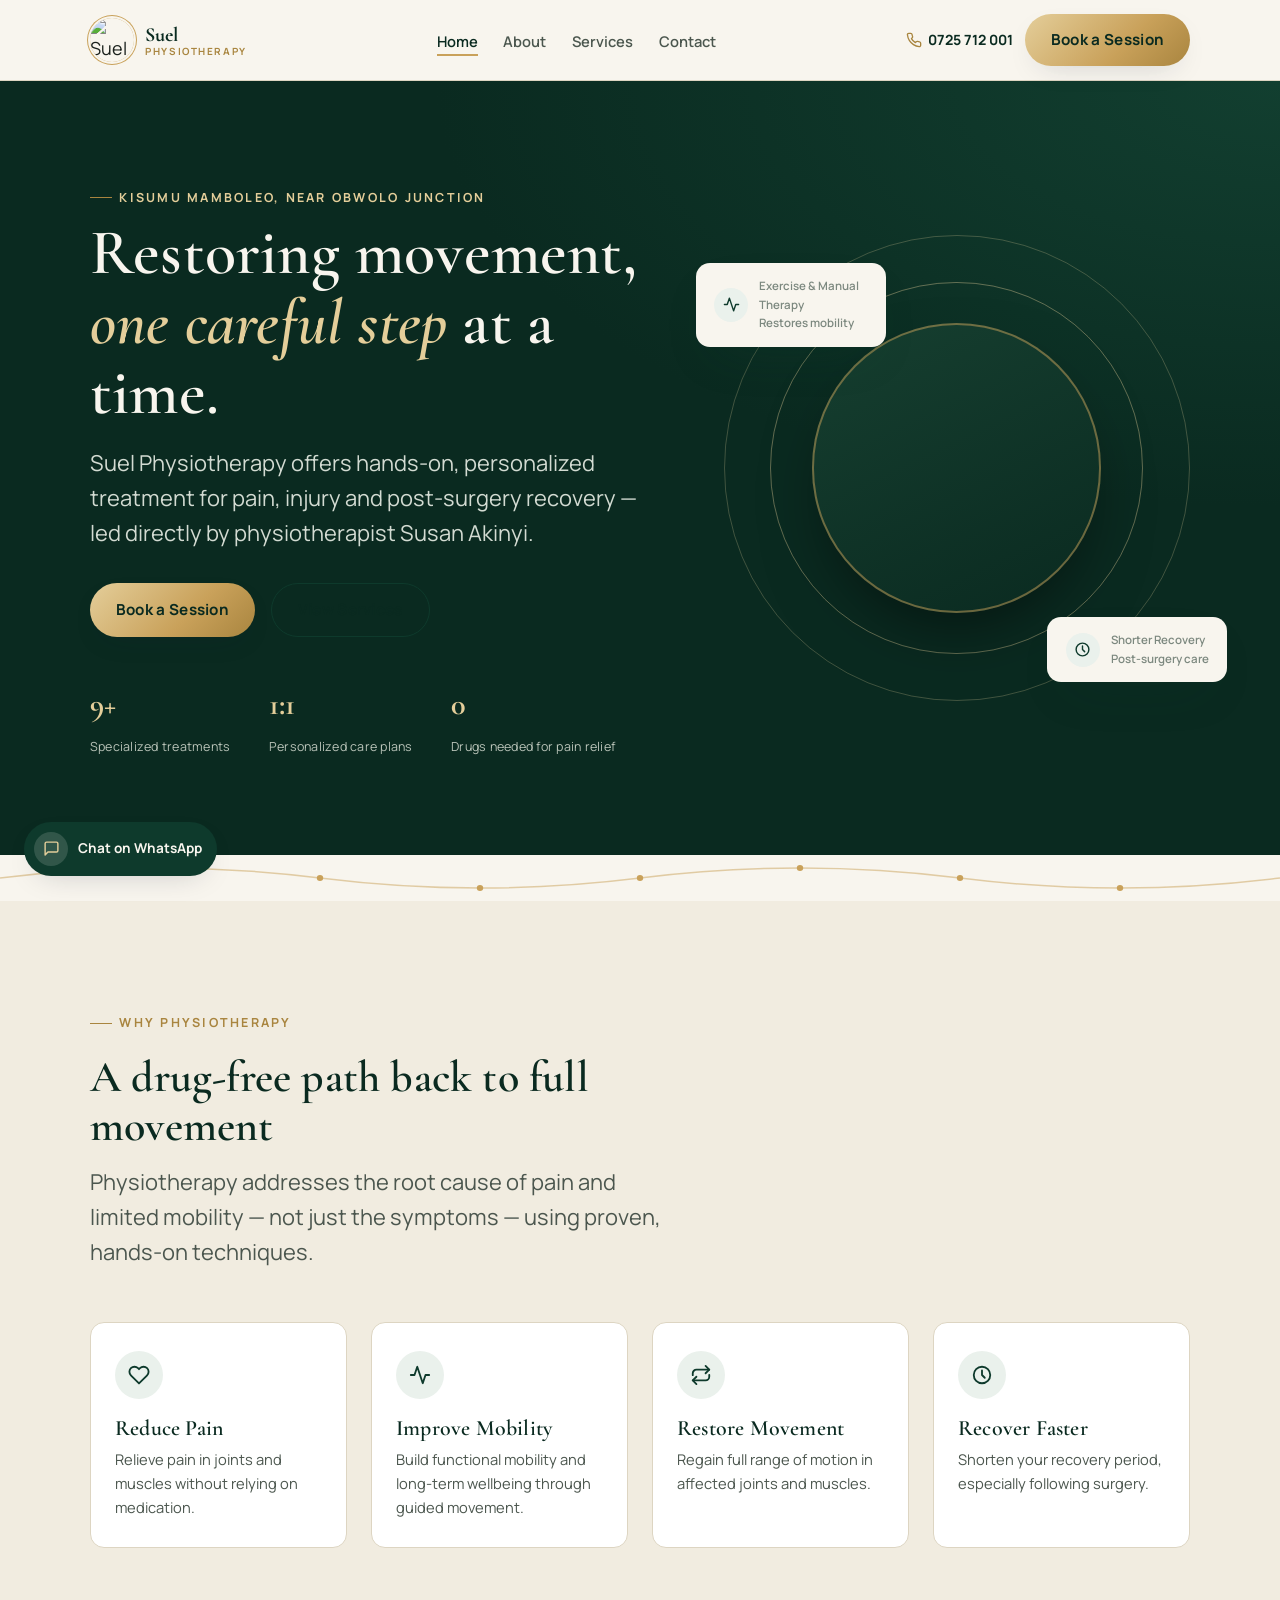
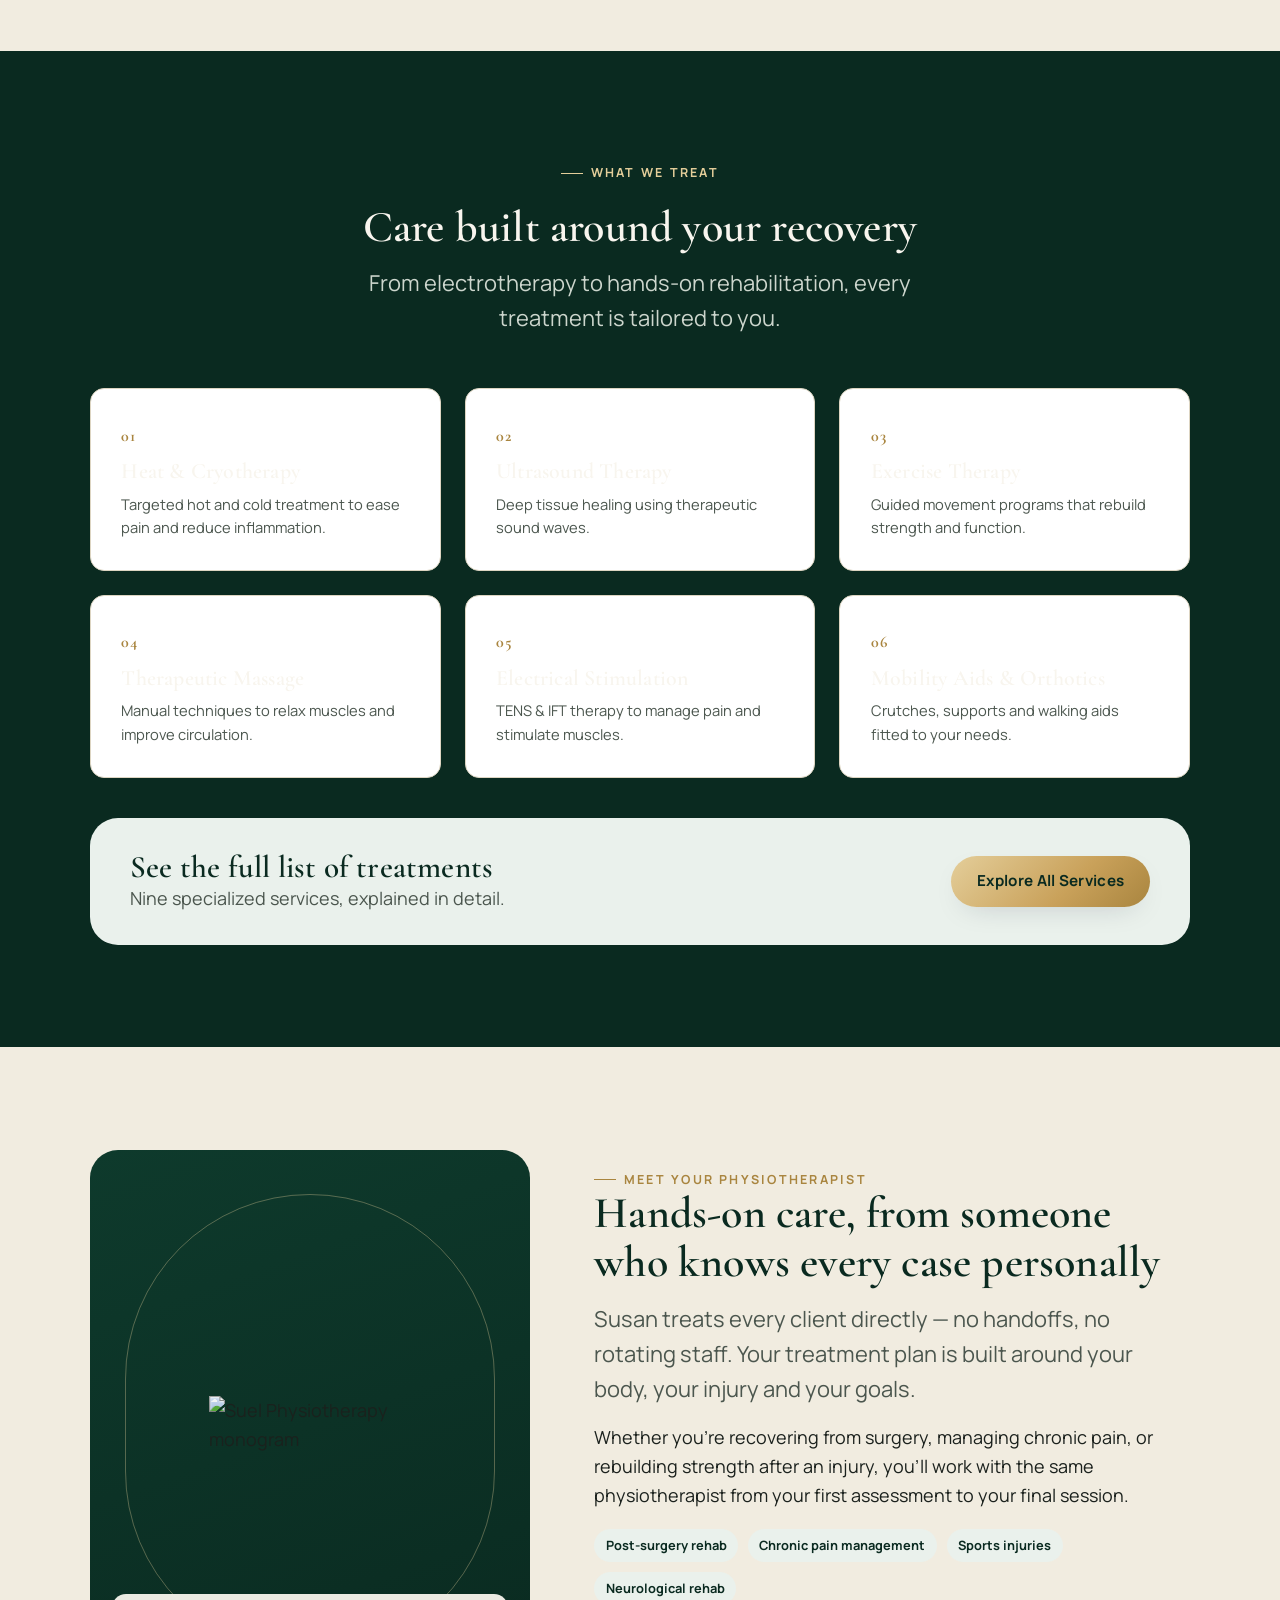
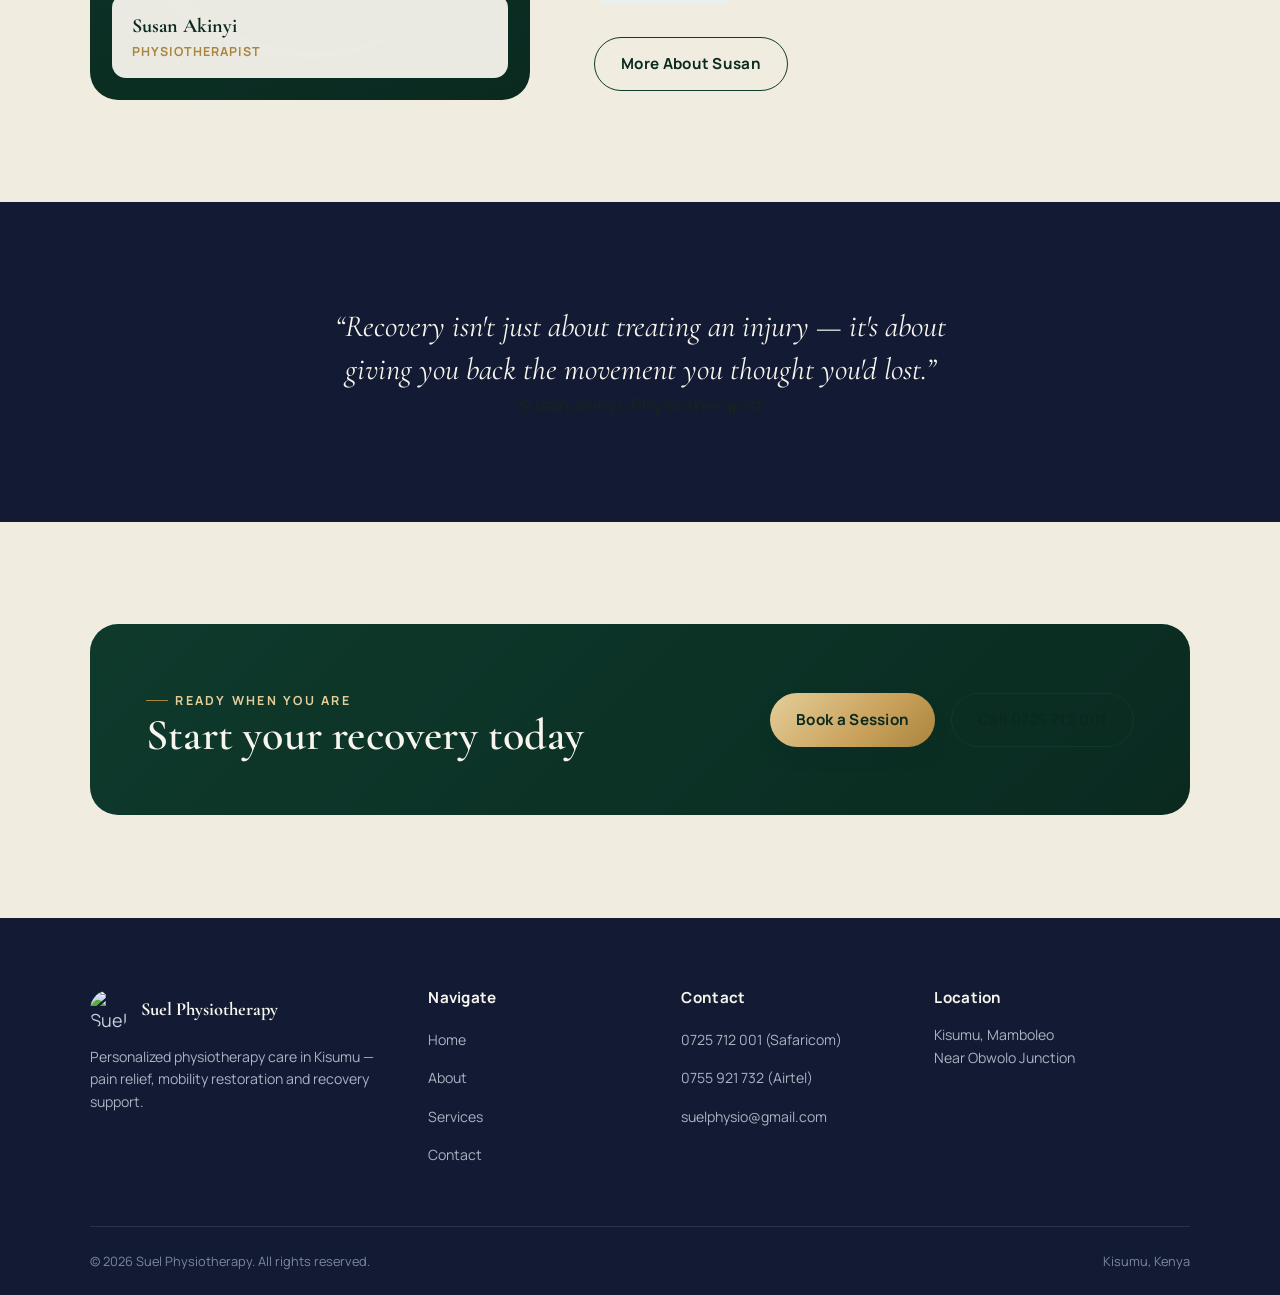
==== index.html @ ade8b3a9 "Initial commit" ====
<!DOCTYPE html>
<html lang="en">
<head>
<meta charset="UTF-8">
<meta name="viewport" content="width=device-width, initial-scale=1.0">
<title>Suel Physiotherapy — Kisumu | Movement &amp; Recovery Specialists</title>
<meta name="description" content="Suel Physiotherapy in Kisumu Mamboleo offers pain relief, mobility restoration and post-surgery recovery care led by physiotherapist Susan Akinyi. Book a session today.">
<link rel="icon" type="image/jpeg" href="assets/logo.jpg">
<link rel="stylesheet" href="css/styles.css">
</head>
<body>

<a class="visually-hidden" href="#main">Skip to content</a>

<!-- ============ HEADER ============ -->
<header class="site-header">
  <nav class="nav container" aria-label="Primary">
    <a href="index.html" class="brand">
      <img src="assets/logo.jpg" alt="Suel Physiotherapy logo">
      <span class="brand-text">
        <span class="name">Suel</span>
        <span class="tag">Physiotherapy</span>
      </span>
    </a>

    <ul class="nav-links" id="navLinks">
      <li><a href="index.html" aria-current="page">Home</a></li>
      <li><a href="about.html">About</a></li>
      <li><a href="services.html">Services</a></li>
      <li><a href="contact.html">Contact</a></li>
    </ul>

    <div class="nav-cta">
      <a class="nav-call" href="tel:+254725712001">
        <svg viewBox="0 0 24 24" fill="none" stroke-width="2" stroke-linecap="round" stroke-linejoin="round"><path d="M22 16.92v3a2 2 0 0 1-2.18 2 19.79 19.79 0 0 1-8.63-3.07 19.5 19.5 0 0 1-6-6 19.79 19.79 0 0 1-3.07-8.67A2 2 0 0 1 4.11 2h3a2 2 0 0 1 2 1.72c.127.96.362 1.903.7 2.81a2 2 0 0 1-.45 2.11L8.09 9.91a16 16 0 0 0 6 6l1.27-1.27a2 2 0 0 1 2.11-.45c.907.338 1.85.573 2.81.7A2 2 0 0 1 22 16.92z"/></svg>
        0725 712 001
      </a>
      <a class="btn btn-primary" href="contact.html">Book a Session</a>
    </div>

    <button class="nav-toggle" id="navToggle" aria-label="Toggle menu" aria-expanded="false" aria-controls="navLinks">
      <span></span><span></span><span></span>
    </button>
  </nav>
</header>

<main id="main">

  <!-- ============ HERO ============ -->
  <section class="hero">
    <div class="container hero-grid">
      <div class="hero-copy">
        <span class="eyebrow">Kisumu Mamboleo, near Obwolo Junction</span>
        <h1>Restoring movement,<br><em>one careful step</em> at a time.</h1>
        <p class="lede">Suel Physiotherapy offers hands-on, personalized treatment for pain, injury and post-surgery recovery — led directly by physiotherapist Susan Akinyi.</p>
        <div class="hero-actions">
          <a class="btn btn-primary" href="contact.html">Book a Session</a>
          <a class="btn btn-secondary" href="services.html">View Services</a>
        </div>
        <div class="hero-trust">
          <div><strong>9+</strong><span>Specialized treatments</span></div>
          <div><strong>1:1</strong><span>Personalized care plans</span></div>
          <div><strong>0</strong><span>Drugs needed for pain relief</span></div>
        </div>
      </div>

      <div class="hero-visual" aria-hidden="true">
        <div class="hero-ring r1"></div>
        <div class="hero-ring r2"></div>
        <div class="hero-badge">
          <img src="assets/logo.jpg" alt="">
        </div>
        <div class="hero-float-card fc-1">
          <span class="dot"><svg viewBox="0 0 24 24" fill="none" stroke-width="2" stroke-linecap="round" stroke-linejoin="round"><path d="M22 12h-4l-3 9L9 3l-3 9H2"/></svg></span>
          <span>Exercise &amp; Manual Therapy<span>Restores mobility</span></span>
        </div>
        <div class="hero-float-card fc-2">
          <span class="dot"><svg viewBox="0 0 24 24" fill="none" stroke-width="2" stroke-linecap="round" stroke-linejoin="round"><circle cx="12" cy="12" r="9"/><path d="M12 7v5l3 3"/></svg></span>
          <span>Shorter Recovery<span>Post-surgery care</span></span>
        </div>
      </div>
    </div>
  </section>

  <svg class="spine-divider" viewBox="0 0 1200 46" preserveAspectRatio="none" aria-hidden="true">
    <path d="M0 23 Q150 3 300 23 T600 23 T900 23 T1200 23" fill="none" stroke-width="1.5" opacity="0.5"/>
    <circle cx="150" cy="13" r="3"/><circle cx="300" cy="23" r="3"/><circle cx="450" cy="33" r="3"/>
    <circle cx="600" cy="23" r="3"/><circle cx="750" cy="13" r="3"/><circle cx="900" cy="23" r="3"/><circle cx="1050" cy="33" r="3"/>
  </svg>

  <!-- ============ WHY PHYSIOTHERAPY ============ -->
  <section class="bg-alt">
    <div class="container">
      <div class="section-head reveal">
        <span class="eyebrow">Why physiotherapy</span>
        <h2>A drug-free path back to full movement</h2>
        <p class="lede">Physiotherapy addresses the root cause of pain and limited mobility — not just the symptoms — using proven, hands-on techniques.</p>
      </div>

      <div class="why-grid">
        <div class="why-card reveal">
          <span class="why-icon"><svg viewBox="0 0 24 24" fill="none" stroke-width="2" stroke-linecap="round" stroke-linejoin="round"><path d="M20.84 4.61a5.5 5.5 0 0 0-7.78 0L12 5.67l-1.06-1.06a5.5 5.5 0 0 0-7.78 7.78l1.06 1.06L12 21.23l7.78-7.78 1.06-1.06a5.5 5.5 0 0 0 0-7.78z"/></svg></span>
          <h4>Reduce Pain</h4>
          <p>Relieve pain in joints and muscles without relying on medication.</p>
        </div>
        <div class="why-card reveal">
          <span class="why-icon"><svg viewBox="0 0 24 24" fill="none" stroke-width="2" stroke-linecap="round" stroke-linejoin="round"><path d="M22 12h-4l-3 9L9 3l-3 9H2"/></svg></span>
          <h4>Improve Mobility</h4>
          <p>Build functional mobility and long-term wellbeing through guided movement.</p>
        </div>
        <div class="why-card reveal">
          <span class="why-icon"><svg viewBox="0 0 24 24" fill="none" stroke-width="2" stroke-linecap="round" stroke-linejoin="round"><path d="M17 2.1l4 4-4 4"/><path d="M3 12.2v-2a4 4 0 0 1 4-4h14"/><path d="M7 21.9l-4-4 4-4"/><path d="M21 11.8v2a4 4 0 0 1-4 4H3"/></svg></span>
          <h4>Restore Movement</h4>
          <p>Regain full range of motion in affected joints and muscles.</p>
        </div>
        <div class="why-card reveal">
          <span class="why-icon"><svg viewBox="0 0 24 24" fill="none" stroke-width="2" stroke-linecap="round" stroke-linejoin="round"><circle cx="12" cy="12" r="9"/><path d="M12 7v5l3 3"/></svg></span>
          <h4>Recover Faster</h4>
          <p>Shorten your recovery period, especially following surgery.</p>
        </div>
      </div>
    </div>
  </section>

  <!-- ============ SERVICES PREVIEW ============ -->
  <section class="bg-forest on-dark">
    <div class="container">
      <div class="section-head center reveal">
        <span class="eyebrow">What we treat</span>
        <h2>Care built around your recovery</h2>
        <p class="lede">From electrotherapy to hands-on rehabilitation, every treatment is tailored to you.</p>
      </div>

      <div class="services-grid">
        <div class="service-card reveal">
          <span class="service-num">01</span>
          <h3>Heat &amp; Cryotherapy</h3>
          <p>Targeted hot and cold treatment to ease pain and reduce inflammation.</p>
        </div>
        <div class="service-card reveal">
          <span class="service-num">02</span>
          <h3>Ultrasound Therapy</h3>
          <p>Deep tissue healing using therapeutic sound waves.</p>
        </div>
        <div class="service-card reveal">
          <span class="service-num">03</span>
          <h3>Exercise Therapy</h3>
          <p>Guided movement programs that rebuild strength and function.</p>
        </div>
        <div class="service-card reveal">
          <span class="service-num">04</span>
          <h3>Therapeutic Massage</h3>
          <p>Manual techniques to relax muscles and improve circulation.</p>
        </div>
        <div class="service-card reveal">
          <span class="service-num">05</span>
          <h3>Electrical Stimulation</h3>
          <p>TENS &amp; IFT therapy to manage pain and stimulate muscles.</p>
        </div>
        <div class="service-card reveal">
          <span class="service-num">06</span>
          <h3>Mobility Aids &amp; Orthotics</h3>
          <p>Crutches, supports and walking aids fitted to your needs.</p>
        </div>
      </div>

      <div class="services-cta reveal">
        <div>
          <h3 style="color: var(--forest-darker);">See the full list of treatments</h3>
          <p style="color: var(--ink-soft);">Nine specialized services, explained in detail.</p>
        </div>
        <a class="btn btn-primary" href="services.html">Explore All Services</a>
      </div>
    </div>
  </section>

  <!-- ============ ABOUT TEASER ============ -->
  <section class="bg-alt">
    <div class="container split">
      <div class="split-media reveal">
        <div class="ring-deco"></div>
        <img src="assets/logo.jpg" alt="Suel Physiotherapy monogram">
        <div class="credential-pill">
          <div class="name">Susan Akinyi</div>
          <div class="role">Physiotherapist</div>
        </div>
      </div>
      <div class="split-copy reveal">
        <span class="eyebrow">Meet your physiotherapist</span>
        <h2>Hands-on care, from someone who knows every case personally</h2>
        <p class="lede">Susan treats every client directly — no handoffs, no rotating staff. Your treatment plan is built around your body, your injury and your goals.</p>
        <p>Whether you're recovering from surgery, managing chronic pain, or rebuilding strength after an injury, you'll work with the same physiotherapist from your first assessment to your final session.</p>
        <ul class="badge-list">
          <li>Post-surgery rehab</li>
          <li>Chronic pain management</li>
          <li>Sports injuries</li>
          <li>Neurological rehab</li>
        </ul>
        <div class="hero-actions">
          <a class="btn btn-secondary" href="about.html">More About Susan</a>
        </div>
      </div>
    </div>
  </section>

  <!-- ============ QUOTE STRIP ============ -->
  <section class="bg-navy">
    <div class="container quote-strip reveal">
      <blockquote>&ldquo;Recovery isn't just about treating an injury — it's about giving you back the movement you thought you'd lost.&rdquo;</blockquote>
      Susan Akinyi, Physiotherapist
    </div>
  </section>

  <!-- ============ CTA BANNER ============ -->
  <section class="bg-alt">
    <div class="container">
      <div class="cta-banner reveal">
        <div>
          <span class="eyebrow" style="color: var(--gold-soft);">Ready when you are</span>
          <h2>Start your recovery today</h2>
        </div>
        <div class="cta-actions">
          <a class="btn btn-primary" href="contact.html">Book a Session</a>
          <a class="btn btn-secondary" href="tel:+254725712001">Call 0725 712 001</a>
        </div>
      </div>
    </div>
  </section>

</main>

<!-- ============ FOOTER ============ -->
<footer class="site-footer">
  <div class="container">
    <div class="footer-grid">
      <div class="footer-col">
        <div class="footer-brand">
          <img src="assets/logo.jpg" alt="Suel Physiotherapy logo">
          <span class="name">Suel Physiotherapy</span>
        </div>
        <p class="desc">Personalized physiotherapy care in Kisumu — pain relief, mobility restoration and recovery support.</p>
      </div>
      <div class="footer-col">
        <h4>Navigate</h4>
        <ul>
          <li><a href="index.html">Home</a></li>
          <li><a href="about.html">About</a></li>
          <li><a href="services.html">Services</a></li>
          <li><a href="contact.html">Contact</a></li>
        </ul>
      </div>
      <div class="footer-col">
        <h4>Contact</h4>
        <ul>
          <li><a href="tel:+254725712001">0725 712 001 (Safaricom)</a></li>
          <li><a href="tel:+254755921732">0755 921 732 (Airtel)</a></li>
          <li><a href="mailto:suelphysio@gmail.com">suelphysio@gmail.com</a></li>
        </ul>
      </div>
      <div class="footer-col">
        <h4>Location</h4>
        <p>Kisumu, Mamboleo<br>Near Obwolo Junction</p>
      </div>
    </div>
    <div class="footer-bottom">
      <span>&copy; <span id="year"></span> Suel Physiotherapy. All rights reserved.</span>
      <span>Kisumu, Kenya</span>
    </div>
  </div>
</footer>

<a class="whatsapp-fab" href="https://wa.me/254755921732?text=Hi%20Suel%20Physiotherapy%2C%20I%27d%20like%20to%20book%20a%20session." target="_blank" rel="noopener">
  <span class="ic"><svg viewBox="0 0 24 24" fill="none" stroke-width="2" stroke-linecap="round" stroke-linejoin="round"><path d="M21 15a2 2 0 0 1-2 2H7l-4 4V5a2 2 0 0 1 2-2h14a2 2 0 0 1 2 2z"/></svg></span>
  <span>Chat on WhatsApp</span>
</a>

<button class="back-to-top" id="backToTop" aria-label="Back to top">
  <svg viewBox="0 0 24 24" fill="none" stroke-width="2" stroke-linecap="round" stroke-linejoin="round"><path d="M18 15l-6-6-6 6"/></svg>
</button>

<script src="js/main.js"></script>
</body>
</html>
---- css/styles.css ----
/* ==========================================================================
   SUEL PHYSIOTHERAPY — Design System
   Palette: forest green + navy + metallic gold, on a warm ivory canvas
   Type: Cormorant Garamond (display) + Manrope (body/utility)
   Signature motif: beaded spine curve (echoes the logo mark)
   ========================================================================== */

@import url('https://fonts.googleapis.com/css2?family=Cormorant+Garamond:ital,wght@0,400;0,500;0,600;0,700;1,500&family=Manrope:wght@400;500;600;700;800&display=swap');

:root {
  /* Color tokens */
  --forest: #0e3a2c;
  --forest-darker: #0a2a20;
  --forest-tint: #eaf1ec;
  --navy: #121b33;
  --gold: #c9a15a;
  --gold-soft: #e4ce9a;
  --gold-dim: #a9853f;
  --cream: #f8f5ee;
  --cream-alt: #f1ece0;
  --ink: #1b211d;
  --ink-soft: #4b564e;
  --ink-faint: #7c887f;
  --line: #ddd5c2;
  --white: #ffffff;

  /* Type scale */
  --font-display: 'Cormorant Garamond', Georgia, serif;
  --font-body: 'Manrope', -apple-system, BlinkMacSystemFont, 'Segoe UI', sans-serif;

  --step-0: clamp(1rem, 0.95rem + 0.25vw, 1.125rem);
  --step-1: clamp(1.125rem, 1.05rem + 0.4vw, 1.375rem);
  --step-2: clamp(1.5rem, 1.35rem + 0.75vw, 2rem);
  --step-3: clamp(2rem, 1.7rem + 1.4vw, 2.75rem);
  --step-4: clamp(2.5rem, 2rem + 2.5vw, 4rem);

  /* Layout */
  --container: 1180px;
  --radius-sm: 6px;
  --radius-md: 14px;
  --radius-lg: 28px;
  --shadow-soft: 0 20px 50px -25px rgba(14, 58, 44, 0.35);
  --shadow-card: 0 10px 30px -15px rgba(18, 27, 51, 0.25);
  --ease: cubic-bezier(0.22, 1, 0.36, 1);
}

/* ---------- Reset ---------- */
*, *::before, *::after { box-sizing: border-box; }
html { scroll-behavior: smooth; }
@media (prefers-reduced-motion: reduce) {
  html { scroll-behavior: auto; }
  *, *::before, *::after {
    animation-duration: 0.01ms !important;
    animation-iteration-count: 1 !important;
    transition-duration: 0.01ms !important;
    scroll-behavior: auto !important;
  }
}
body, h1, h2, h3, h4, p, figure, blockquote { margin: 0; }
ul, ol { margin: 0; padding: 0; list-style: none; }
img { max-width: 100%; display: block; }
a { color: inherit; text-decoration: none; }
button { font: inherit; cursor: pointer; border: none; background: none; color: inherit; }
input, textarea, select { font: inherit; color: inherit; }

body {
  font-family: var(--font-body);
  background: var(--cream);
  color: var(--ink);
  font-size: var(--step-0);
  line-height: 1.6;
  -webkit-font-smoothing: antialiased;
}

.container {
  width: 100%;
  max-width: var(--container);
  margin-inline: auto;
  padding-inline: clamp(1.25rem, 4vw, 2.5rem);
}

/* visible keyboard focus everywhere */
a:focus-visible, button:focus-visible, input:focus-visible,
textarea:focus-visible, select:focus-visible {
  outline: 2px solid var(--gold);
  outline-offset: 3px;
  border-radius: 4px;
}

.visually-hidden {
  position: absolute; width: 1px; height: 1px;
  padding: 0; margin: -1px; overflow: hidden;
  clip: rect(0,0,0,0); white-space: nowrap; border: 0;
}

/* ---------- Typography helpers ---------- */
h1, h2, h3, h4 {
  font-family: var(--font-display);
  font-weight: 600;
  color: var(--forest-darker);
  line-height: 1.1;
  letter-spacing: 0.2px;
}
h1 { font-size: var(--step-4); }
h2 { font-size: var(--step-3); }
h3 { font-size: var(--step-2); font-weight: 600; }
h4 { font-size: var(--step-1); font-weight: 600; }

.eyebrow {
  display: inline-flex;
  align-items: center;
  gap: 0.6em;
  font-family: var(--font-body);
  font-size: 0.78rem;
  font-weight: 700;
  letter-spacing: 0.18em;
  text-transform: uppercase;
  color: var(--gold-dim);
}
.eyebrow::before {
  content: '';
  width: 22px;
  height: 1px;
  background: var(--gold-dim);
}

.lede {
  font-size: var(--step-1);
  color: var(--ink-soft);
  max-width: 46ch;
}

.on-dark { color: var(--cream); }
.on-dark h1, .on-dark h2, .on-dark h3, .on-dark h4 { color: var(--cream); }
.on-dark .lede { color: #cdd6cd; }
.on-dark .eyebrow { color: var(--gold-soft); }
.on-dark .eyebrow::before { background: var(--gold-soft); }

/* ---------- Buttons ---------- */
.btn {
  display: inline-flex;
  align-items: center;
  justify-content: center;
  gap: 0.6em;
  padding: 0.9em 1.7em;
  border-radius: 999px;
  font-weight: 700;
  font-size: 0.95rem;
  letter-spacing: 0.02em;
  transition: transform 0.25s var(--ease), box-shadow 0.25s var(--ease), background 0.25s var(--ease), color 0.25s var(--ease);
  white-space: nowrap;
}
.btn-primary {
  background: linear-gradient(135deg, var(--gold-soft), var(--gold) 60%, var(--gold-dim));
  color: var(--forest-darker);
  box-shadow: var(--shadow-card);
}
.btn-primary:hover { transform: translateY(-2px); box-shadow: 0 16px 30px -12px rgba(201, 161, 90, 0.55); }
.btn-secondary {
  background: transparent;
  color: var(--forest-darker);
  border: 1.5px solid var(--forest);
}
.btn-secondary:hover { background: var(--forest); color: var(--cream); transform: translateY(-2px); }
.on-dark .btn-secondary { color: var(--cream); border-color: rgba(248,245,238,0.45); }
.on-dark .btn-secondary:hover { background: var(--cream); color: var(--forest-darker); }
.btn-block { width: 100%; }
.btn[disabled] { opacity: 0.6; pointer-events: none; }

/* ---------- Header / Nav ---------- */
.site-header {
  position: sticky;
  top: 0;
  z-index: 100;
  background: rgba(248, 245, 238, 0.9);
  backdrop-filter: blur(10px);
  border-bottom: 1px solid var(--line);
}
.nav {
  display: flex;
  align-items: center;
  justify-content: space-between;
  padding-block: 0.9rem;
}
.brand {
  display: flex;
  align-items: center;
  gap: 0.7rem;
}
.brand img {
  width: 44px;
  height: 44px;
  border-radius: 50%;
  object-fit: cover;
  box-shadow: 0 0 0 2px var(--cream), 0 0 0 3px var(--gold);
}
.brand-text {
  display: flex;
  flex-direction: column;
  line-height: 1.1;
}
.brand-text .name {
  font-family: var(--font-display);
  font-weight: 700;
  font-size: 1.25rem;
  color: var(--forest-darker);
}
.brand-text .tag {
  font-size: 0.62rem;
  letter-spacing: 0.16em;
  text-transform: uppercase;
  color: var(--gold-dim);
  font-weight: 700;
}

.nav-links {
  display: flex;
  align-items: center;
  gap: clamp(1rem, 2vw, 2.2rem);
}
.nav-links a {
  font-weight: 600;
  font-size: 0.92rem;
  color: var(--ink-soft);
  position: relative;
  padding-block: 0.3rem;
}
.nav-links a::after {
  content: '';
  position: absolute;
  left: 0; bottom: 0;
  height: 2px;
  width: 0;
  background: var(--gold);
  transition: width 0.3s var(--ease);
}
.nav-links a:hover, .nav-links a[aria-current="page"] { color: var(--forest-darker); }
.nav-links a:hover::after, .nav-links a[aria-current="page"]::after { width: 100%; }

.nav-cta { display: flex; align-items: center; gap: 0.75rem; }
.nav-call {
  display: flex;
  align-items: center;
  gap: 0.4rem;
  font-weight: 700;
  font-size: 0.88rem;
  color: var(--forest-darker);
}
.nav-call svg { width: 16px; height: 16px; stroke: var(--gold-dim); }

.nav-toggle {
  display: none;
  flex-direction: column;
  gap: 5px;
  padding: 8px;
}
.nav-toggle span {
  width: 24px; height: 2px;
  background: var(--forest-darker);
  border-radius: 2px;
  transition: transform 0.3s var(--ease), opacity 0.3s var(--ease);
}

@media (max-width: 860px) {
  .nav-links {
    position: fixed;
    inset: 0 0 auto auto;
    top: 0;
    height: 100vh;
    width: min(78vw, 320px);
    background: var(--forest-darker);
    flex-direction: column;
    justify-content: center;
    align-items: flex-start;
    padding: 2rem clamp(1.5rem, 6vw, 2.5rem);
    transform: translateX(100%);
    transition: transform 0.4s var(--ease);
  }
  .nav-links.is-open { transform: translateX(0); }
  .nav-links a { color: var(--cream); font-size: 1.15rem; }
  .nav-links a::after { background: var(--gold-soft); }
  .nav-cta { display: none; }
  .nav-toggle { display: flex; }
  .nav-toggle[aria-expanded="true"] span:nth-child(1) { transform: translateY(7px) rotate(45deg); }
  .nav-toggle[aria-expanded="true"] span:nth-child(2) { opacity: 0; }
  .nav-toggle[aria-expanded="true"] span:nth-child(3) { transform: translateY(-7px) rotate(-45deg); }
}

/* ---------- Sections ---------- */
section { padding-block: clamp(3.5rem, 8vw, 6.5rem); }
.section-head { max-width: 640px; margin-bottom: clamp(2rem, 5vw, 3.25rem); }
.section-head.center { margin-inline: auto; text-align: center; }
.section-head > .eyebrow { margin-bottom: 0.9rem; }
.section-head h2 { margin-top: 0.35rem; }
.section-head .lede { margin-top: 0.9rem; }
.section-head.center .lede { margin-inline: auto; }

.bg-forest { background: var(--forest-darker); }
.bg-alt { background: var(--cream-alt); }
.bg-navy { background: var(--navy); }

/* ---------- Spine motif (signature element) ---------- */
.spine-divider {
  width: 100%;
  height: 46px;
  display: block;
}
.spine-divider path { stroke: var(--gold); }
.spine-divider circle { fill: var(--gold); }

.spine-watermark {
  position: absolute;
  pointer-events: none;
  opacity: 0.08;
  z-index: 0;
}

/* ---------- Hero ---------- */
.hero {
  position: relative;
  overflow: hidden;
  background: radial-gradient(120% 100% at 100% 0%, #123f30 0%, var(--forest-darker) 55%);
  padding-block: clamp(3rem, 9vw, 6rem);
}
.hero-grid {
  display: grid;
  grid-template-columns: 1.1fr 0.9fr;
  gap: clamp(2rem, 5vw, 4rem);
  align-items: center;
}
.hero-copy .eyebrow { color: var(--gold-soft); }
.hero-copy h1 {
  margin-top: 0.6rem;
  color: var(--cream);
}
.hero-copy h1 em {
  font-style: italic;
  color: var(--gold-soft);
}
.hero-copy .lede { margin-top: 1.1rem; color: #d3dbd2; }
.hero-actions {
  display: flex;
  flex-wrap: wrap;
  gap: 1rem;
  margin-top: 2rem;
}
.hero-trust {
  display: flex;
  gap: clamp(1.25rem, 3vw, 2.5rem);
  margin-top: 2.75rem;
  flex-wrap: wrap;
}
.hero-trust div strong {
  display: block;
  font-family: var(--font-display);
  font-size: 1.9rem;
  color: var(--gold-soft);
}
.hero-trust div span {
  font-size: 0.78rem;
  color: #b9c3b8;
  letter-spacing: 0.02em;
}

.hero-visual {
  position: relative;
  aspect-ratio: 1 / 1;
  display: flex;
  align-items: center;
  justify-content: center;
}
.hero-ring {
  position: absolute;
  border-radius: 50%;
  border: 1px solid rgba(228, 206, 154, 0.25);
}
.hero-ring.r1 { inset: 0; }
.hero-ring.r2 { inset: 10%; border-color: rgba(228, 206, 154, 0.4); }
.hero-badge {
  position: relative;
  width: 62%;
  aspect-ratio: 1/1;
  border-radius: 50%;
  background: linear-gradient(155deg, #163f30, #0a2a20);
  box-shadow: 0 30px 70px -25px rgba(0,0,0,0.6), inset 0 0 0 2px rgba(201,161,90,0.5);
  display: flex;
  align-items: center;
  justify-content: center;
  overflow: hidden;
}
.hero-badge img { width: 78%; border-radius: 50%; }
.hero-float-card {
  position: absolute;
  background: var(--cream);
  color: var(--ink);
  padding: 0.9rem 1.15rem;
  border-radius: var(--radius-md);
  box-shadow: var(--shadow-soft);
  display: flex;
  align-items: center;
  gap: 0.7rem;
  font-size: 0.85rem;
  font-weight: 700;
  max-width: 190px;
}
.hero-float-card.fc-1 { top: 6%; left: -6%; }
.hero-float-card.fc-2 { bottom: 4%; right: -8%; }
.hero-float-card .dot {
  width: 34px; height: 34px;
  border-radius: 50%;
  background: var(--forest-tint);
  display: flex; align-items: center; justify-content: center;
  flex-shrink: 0;
}
.hero-float-card .dot svg { width: 17px; height: 17px; stroke: var(--forest); }
.hero-float-card span { color: var(--ink-faint); font-weight: 600; display: block; font-size: 0.72rem; }

@media (max-width: 900px) {
  .hero-grid { grid-template-columns: 1fr; }
  .hero-visual { max-width: 380px; margin-inline: auto; }
  .hero-float-card { display: none; }
}

/* ---------- Why grid ---------- */
.why-grid {
  display: grid;
  grid-template-columns: repeat(4, 1fr);
  gap: 1.5rem;
}
.why-card {
  background: var(--white);
  border: 1px solid var(--line);
  border-radius: var(--radius-md);
  padding: 1.75rem 1.5rem;
  transition: transform 0.3s var(--ease), box-shadow 0.3s var(--ease), border-color 0.3s var(--ease);
}
.why-card:hover { transform: translateY(-6px); box-shadow: var(--shadow-card); border-color: var(--gold-soft); }
.why-icon {
  width: 48px; height: 48px;
  border-radius: 50%;
  background: var(--forest-tint);
  display: flex; align-items: center; justify-content: center;
  margin-bottom: 1.1rem;
}
.why-icon svg { width: 22px; height: 22px; stroke: var(--forest); }
.why-card h4 { margin-bottom: 0.5rem; }
.why-card p { color: var(--ink-soft); font-size: 0.92rem; }

@media (max-width: 900px) { .why-grid { grid-template-columns: repeat(2, 1fr); } }
@media (max-width: 560px) { .why-grid { grid-template-columns: 1fr; } }

/* ---------- Services ---------- */
.services-grid {
  display: grid;
  grid-template-columns: repeat(3, 1fr);
  gap: 1.5rem;
}
.service-card {
  background: var(--white);
  border-radius: var(--radius-md);
  padding: 1.9rem;
  border: 1px solid var(--line);
  position: relative;
  transition: transform 0.3s var(--ease), box-shadow 0.3s var(--ease);
}
.service-card:hover { transform: translateY(-5px); box-shadow: var(--shadow-card); }
.service-num {
  font-family: var(--font-display);
  font-size: 1rem;
  color: var(--gold-dim);
  font-weight: 700;
  letter-spacing: 0.05em;
}
.service-card h3 { margin-top: 0.6rem; font-size: var(--step-1); }
.service-card p { margin-top: 0.6rem; color: var(--ink-soft); font-size: 0.92rem; }

@media (max-width: 900px) { .services-grid { grid-template-columns: repeat(2, 1fr); } }
@media (max-width: 620px) { .services-grid { grid-template-columns: 1fr; } }

.services-cta {
  margin-top: 2.5rem;
  display: flex;
  align-items: center;
  justify-content: space-between;
  gap: 1.5rem;
  flex-wrap: wrap;
  background: var(--forest-tint);
  border-radius: var(--radius-lg);
  padding: 2rem clamp(1.5rem, 4vw, 2.5rem);
}

/* ---------- About teaser / split ---------- */
.split {
  display: grid;
  grid-template-columns: 0.85fr 1.15fr;
  gap: clamp(2rem, 5vw, 4rem);
  align-items: center;
}
.split-media {
  position: relative;
  aspect-ratio: 4/5;
  border-radius: var(--radius-lg);
  background: linear-gradient(160deg, var(--forest), var(--forest-darker));
  display: flex;
  align-items: center;
  justify-content: center;
  overflow: hidden;
}
.split-media img { width: 46%; opacity: 0.95; }
.split-media .ring-deco {
  position: absolute; inset: 8%;
  border: 1px solid rgba(228,206,154,0.35);
  border-radius: 999px;
}
.credential-pill {
  position: absolute;
  bottom: 1.4rem; left: 1.4rem; right: 1.4rem;
  background: rgba(248,245,238,0.95);
  backdrop-filter: blur(6px);
  border-radius: var(--radius-md);
  padding: 1rem 1.2rem;
}
.credential-pill .name { font-family: var(--font-display); font-weight: 700; font-size: 1.25rem; color: var(--forest-darker); }
.credential-pill .role { font-size: 0.78rem; letter-spacing: 0.08em; text-transform: uppercase; color: var(--gold-dim); font-weight: 700; }

.split-copy .lede { margin-top: 1rem; }
.split-copy p + p { margin-top: 1rem; }

@media (max-width: 860px) {
  .split { grid-template-columns: 1fr; }
  .split-media { max-width: 340px; margin-inline: auto; }
}

/* ---------- Approach steps (real sequence -> numbered) ---------- */
.steps {
  display: grid;
  grid-template-columns: repeat(4, 1fr);
  gap: 0;
  position: relative;
}
.step {
  padding: 0 1.5rem;
  position: relative;
}
.step:first-child { padding-left: 0; }
.step:last-child { padding-right: 0; }
.step-index {
  font-family: var(--font-display);
  font-size: 2.2rem;
  color: var(--gold);
  font-weight: 700;
}
.step h4 { margin-top: 0.5rem; }
.step p { margin-top: 0.5rem; color: var(--ink-soft); font-size: 0.9rem; }
.step-connector {
  position: absolute;
  top: 1.6rem;
  left: -1.5rem;
  width: 3rem;
  height: 20px;
}
.step:first-child .step-connector { display: none; }

@media (max-width: 900px) {
  .steps { grid-template-columns: 1fr; gap: 2rem; }
  .step { padding: 0; padding-left: 1.5rem; border-left: 2px solid var(--line); }
  .step-connector { display: none; }
}

/* ---------- Testimonial / quote strip ---------- */
.quote-strip {
  text-align: center;
  max-width: 760px;
  margin-inline: auto;
}
.quote-strip blockquote {
  font-family: var(--font-display);
  font-style: italic;
  font-size: clamp(1.4rem, 2.4vw, 2rem);
  color: var(--cream);
  line-height: 1.4;
}
.quote-strip cite {
  display: block;
  margin-top: 1.5rem;
  font-style: normal;
  font-weight: 700;
  font-size: 0.85rem;
  letter-spacing: 0.06em;
  text-transform: uppercase;
  color: var(--gold-soft);
}

/* ---------- CTA banner ---------- */
.cta-banner {
  border-radius: var(--radius-lg);
  padding: clamp(2.25rem, 5vw, 3.5rem);
  background: linear-gradient(135deg, var(--forest), var(--forest-darker));
  display: flex;
  align-items: center;
  justify-content: space-between;
  gap: 2rem;
  flex-wrap: wrap;
  position: relative;
  overflow: hidden;
}
.cta-banner h2 { color: var(--cream); }
.cta-actions { display: flex; gap: 1rem; flex-wrap: wrap; }

/* ---------- Footer ---------- */
.site-footer { background: var(--navy); color: #c7cfda; padding-top: clamp(3rem, 6vw, 4.5rem); }
.footer-grid {
  display: grid;
  grid-template-columns: 1.4fr 1fr 1fr 1.2fr;
  gap: 2.5rem;
  padding-bottom: 3rem;
  border-bottom: 1px solid rgba(255,255,255,0.1);
}
.footer-brand { display: flex; align-items: center; gap: 0.7rem; margin-bottom: 1rem; }
.footer-brand img { width: 40px; height: 40px; border-radius: 50%; }
.footer-brand .name { font-family: var(--font-display); font-weight: 700; font-size: 1.15rem; color: var(--cream); }
.site-footer h4 { color: var(--cream); font-size: 0.95rem; margin-bottom: 1.1rem; font-family: var(--font-body); font-weight: 700; letter-spacing: 0.02em; }
.footer-col p, .footer-col a { font-size: 0.88rem; color: #a9b3c2; }
.footer-col li { margin-bottom: 0.6rem; }
.footer-col a:hover { color: var(--gold-soft); }
.footer-col .desc { max-width: 32ch; color: #a9b3c2; }
.footer-bottom {
  display: flex; justify-content: space-between; align-items: center;
  padding-block: 1.5rem; font-size: 0.8rem; color: #7c88a0; flex-wrap: wrap; gap: 0.75rem;
}
@media (max-width: 860px) {
  .footer-grid { grid-template-columns: 1fr 1fr; }
}
@media (max-width: 560px) {
  .footer-grid { grid-template-columns: 1fr; }
}

/* ---------- Page intro banner (used on inner pages) ---------- */
.page-intro {
  background: var(--forest-darker);
  padding-block: clamp(3rem, 7vw, 4.5rem);
  position: relative;
  overflow: hidden;
}
.page-intro .eyebrow { color: var(--gold-soft); }
.page-intro h1 { color: var(--cream); margin-top: 0.5rem; }
.page-intro .lede { color: #cdd6cd; margin-top: 0.9rem; }
.breadcrumb { font-size: 0.8rem; color: #a7b3a6; margin-bottom: 1rem; display: flex; gap: 0.5rem; align-items: center; }
.breadcrumb a:hover { color: var(--gold-soft); }

/* ---------- Contact page ---------- */
.contact-grid {
  display: grid;
  grid-template-columns: 1fr 1.15fr;
  gap: clamp(2rem, 4vw, 3.5rem);
  align-items: start;
}
.contact-card {
  background: var(--white);
  border: 1px solid var(--line);
  border-radius: var(--radius-lg);
  padding: clamp(1.75rem, 3vw, 2.5rem);
}
.contact-item {
  display: flex;
  gap: 1rem;
  align-items: flex-start;
  padding-block: 1rem;
  border-bottom: 1px solid var(--line);
}
.contact-item:last-child { border-bottom: none; }
.contact-item .dot {
  width: 42px; height: 42px; flex-shrink: 0;
  border-radius: 50%;
  background: var(--forest-tint);
  display: flex; align-items: center; justify-content: center;
}
.contact-item .dot svg { width: 19px; height: 19px; stroke: var(--forest); }
.contact-item h4 { font-size: 1rem; margin-bottom: 0.25rem; }
.contact-item p, .contact-item a { color: var(--ink-soft); font-size: 0.92rem; display: block; }
.contact-item a:hover { color: var(--forest); }

.map-wrap {
  margin-top: 1.75rem;
  border-radius: var(--radius-md);
  overflow: hidden;
  border: 1px solid var(--line);
  aspect-ratio: 16/10;
}
.map-wrap iframe { width: 100%; height: 100%; border: 0; }

.form-card {
  background: var(--white);
  border: 1px solid var(--line);
  border-radius: var(--radius-lg);
  padding: clamp(1.75rem, 3vw, 2.75rem);
}
.form-row { display: grid; grid-template-columns: 1fr 1fr; gap: 1.1rem; }
.field { margin-bottom: 1.1rem; }
.field label {
  display: block;
  font-size: 0.82rem;
  font-weight: 700;
  color: var(--forest-darker);
  margin-bottom: 0.45rem;
  letter-spacing: 0.01em;
}
.field .req { color: var(--gold-dim); }
.field input, .field select, .field textarea {
  width: 100%;
  padding: 0.85em 1em;
  border: 1.5px solid var(--line);
  border-radius: var(--radius-sm);
  background: var(--cream);
  transition: border-color 0.25s var(--ease), background 0.25s var(--ease);
}
.field input:focus, .field select:focus, .field textarea:focus {
  border-color: var(--gold);
  background: var(--white);
  outline: none;
}
.field textarea { min-height: 110px; resize: vertical; }
.field-hint { font-size: 0.78rem; color: var(--ink-faint); margin-top: 0.4rem; }
.field-error {
  font-size: 0.78rem;
  color: #a13f3f;
  margin-top: 0.4rem;
  display: none;
}
.field.has-error input, .field.has-error select, .field.has-error textarea { border-color: #a13f3f; }
.field.has-error .field-error { display: block; }

.form-note {
  display: flex;
  gap: 0.7rem;
  align-items: flex-start;
  background: var(--forest-tint);
  border-radius: var(--radius-sm);
  padding: 0.9rem 1rem;
  font-size: 0.83rem;
  color: var(--ink-soft);
  margin-bottom: 1.4rem;
}
.form-note svg { width: 18px; height: 18px; stroke: var(--forest); flex-shrink: 0; margin-top: 2px; }

.form-status {
  margin-top: 1rem;
  padding: 0.9rem 1.1rem;
  border-radius: var(--radius-sm);
  font-size: 0.88rem;
  font-weight: 600;
  display: none;
}
.form-status.is-visible { display: block; }
.form-status.success { background: var(--forest-tint); color: var(--forest-darker); }
.form-status.error { background: #fbeceb; color: #8a2f2f; }

@media (max-width: 900px) {
  .contact-grid { grid-template-columns: 1fr; }
}
@media (max-width: 560px) {
  .form-row { grid-template-columns: 1fr; }
}

/* ---------- FAQ (accordion) ---------- */
.accordion { border-top: 1px solid var(--line); }
.acc-item { border-bottom: 1px solid var(--line); }
.acc-trigger {
  width: 100%;
  display: flex;
  align-items: center;
  justify-content: space-between;
  padding: 1.25rem 0.25rem;
  text-align: left;
  font-family: var(--font-display);
  font-size: 1.15rem;
  font-weight: 600;
  color: var(--forest-darker);
}
.acc-trigger .plus {
  width: 26px; height: 26px;
  border-radius: 50%;
  border: 1.5px solid var(--gold);
  position: relative;
  flex-shrink: 0;
  margin-left: 1rem;
  transition: transform 0.3s var(--ease);
}
.acc-trigger .plus::before, .acc-trigger .plus::after {
  content: '';
  position: absolute;
  background: var(--gold-dim);
  top: 50%; left: 50%;
}
.acc-trigger .plus::before { width: 10px; height: 1.5px; transform: translate(-50%,-50%); }
.acc-trigger .plus::after { width: 1.5px; height: 10px; transform: translate(-50%,-50%); transition: opacity 0.3s var(--ease); }
.acc-item.is-open .acc-trigger .plus::after { opacity: 0; }
.acc-item.is-open .acc-trigger .plus { transform: rotate(180deg); }
.acc-panel {
  max-height: 0;
  overflow: hidden;
  transition: max-height 0.35s var(--ease);
}
.acc-panel p { padding: 0 0.25rem 1.4rem; color: var(--ink-soft); max-width: 65ch; }

/* ---------- Utility ---------- */
.reveal { opacity: 0; transform: translateY(18px); transition: opacity 0.7s var(--ease), transform 0.7s var(--ease); }
.reveal.is-visible { opacity: 1; transform: translateY(0); }

.two-col { display: grid; grid-template-columns: 1fr 1fr; gap: 2.5rem; }
@media (max-width: 860px) { .two-col { grid-template-columns: 1fr; } }

.badge-list { display: flex; flex-wrap: wrap; gap: 0.6rem; margin-top: 1.2rem; }
.badge-list li {
  font-size: 0.8rem;
  font-weight: 700;
  padding: 0.5em 0.9em;
  border-radius: 999px;
  background: var(--forest-tint);
  color: var(--forest-darker);
}

.back-to-top {
  position: fixed;
  bottom: 1.5rem;
  right: 1.5rem;
  width: 46px;
  height: 46px;
  border-radius: 50%;
  background: var(--forest);
  color: var(--cream);
  display: flex;
  align-items: center;
  justify-content: center;
  box-shadow: var(--shadow-card);
  opacity: 0;
  visibility: hidden;
  transform: translateY(10px);
  transition: opacity 0.3s var(--ease), transform 0.3s var(--ease), visibility 0.3s;
  z-index: 90;
}
.back-to-top.is-visible { opacity: 1; visibility: visible; transform: translateY(0); }
.back-to-top svg { width: 18px; height: 18px; stroke: currentColor; }

.whatsapp-fab {
  position: fixed;
  bottom: 1.5rem;
  left: 1.5rem;
  display: flex;
  align-items: center;
  gap: 0.6rem;
  background: var(--forest);
  color: var(--cream);
  padding: 0.75em 1.1em 0.75em 0.75em;
  border-radius: 999px;
  box-shadow: var(--shadow-card);
  font-size: 0.85rem;
  font-weight: 700;
  z-index: 90;
  transition: transform 0.25s var(--ease);
}
.whatsapp-fab:hover { transform: translateY(-3px); }
.whatsapp-fab .ic {
  width: 34px; height: 34px;
  border-radius: 50%;
  background: rgba(248,245,238,0.15);
  display: flex; align-items: center; justify-content: center;
}
.whatsapp-fab .ic svg { width: 17px; height: 17px; stroke: var(--gold-soft); }

@media (max-width: 560px) {
  .whatsapp-fab span { display: none; }
  .whatsapp-fab { padding: 0.7rem; }
}
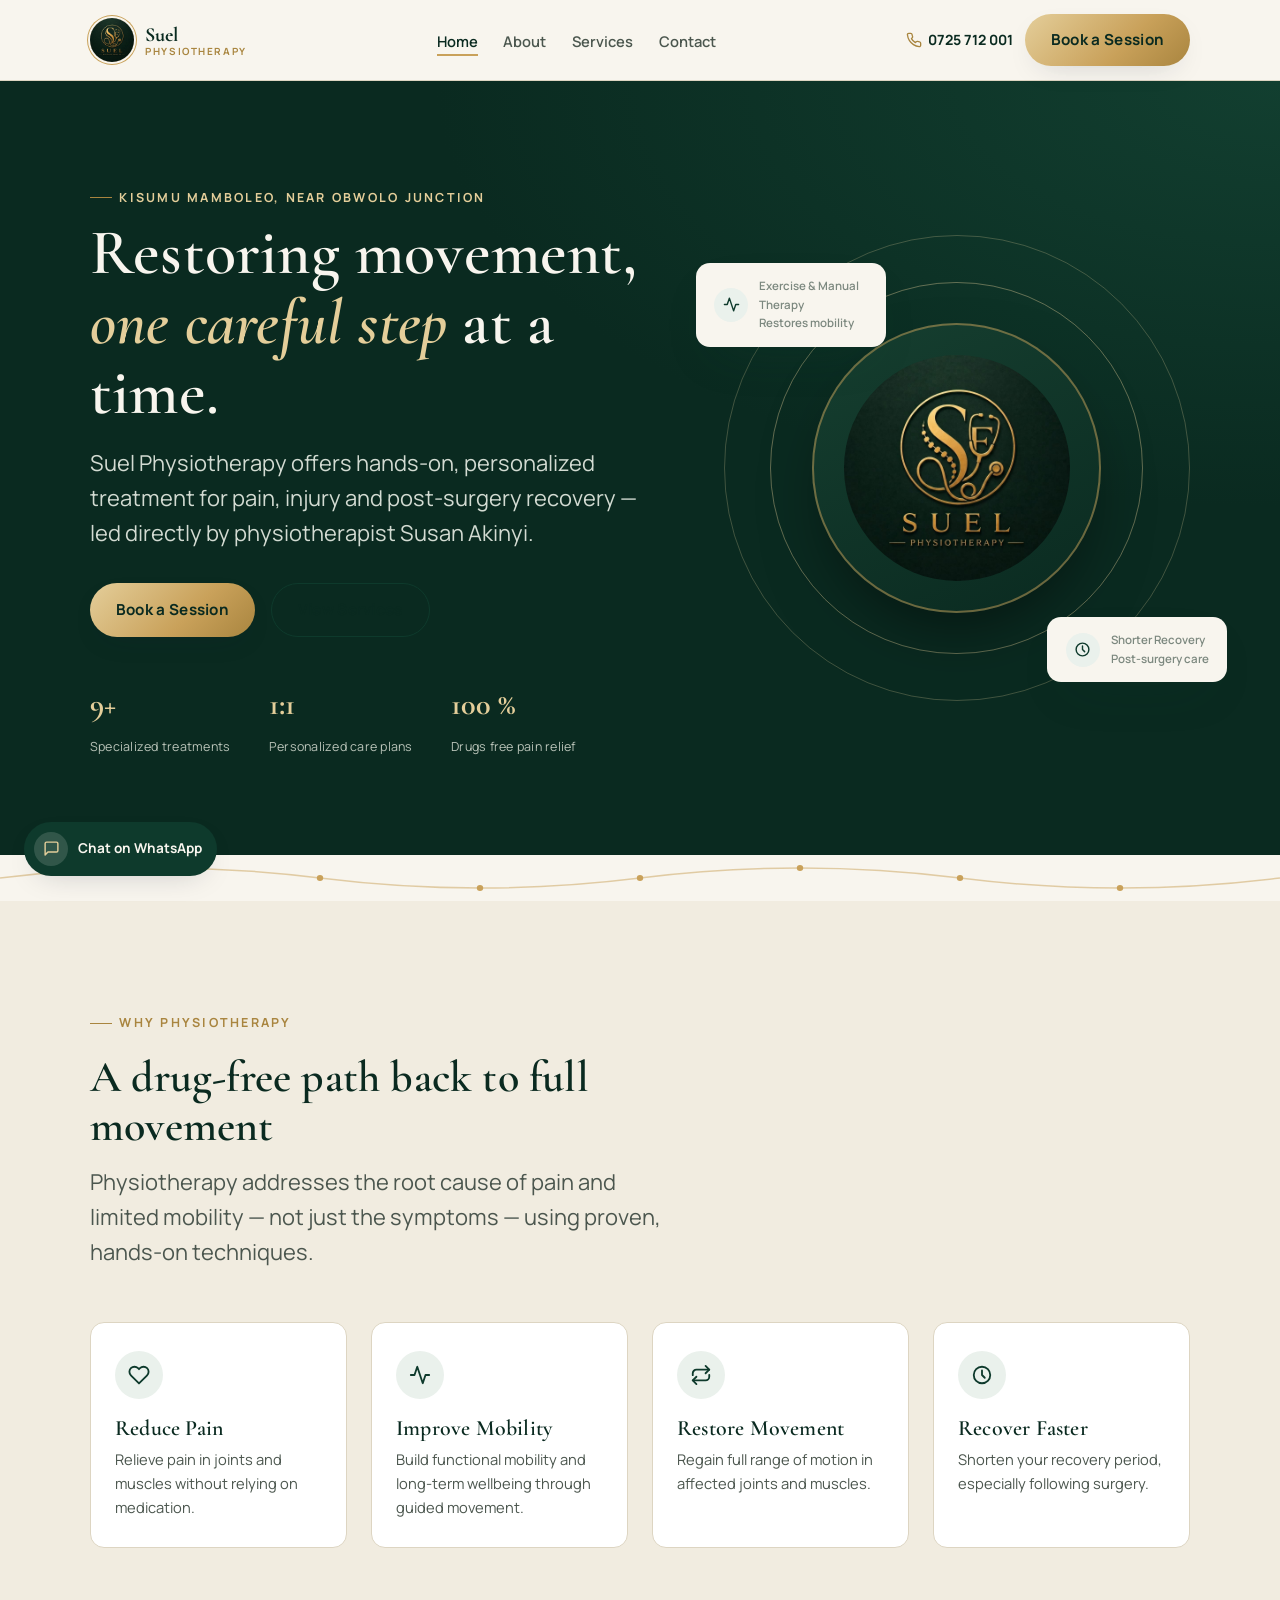
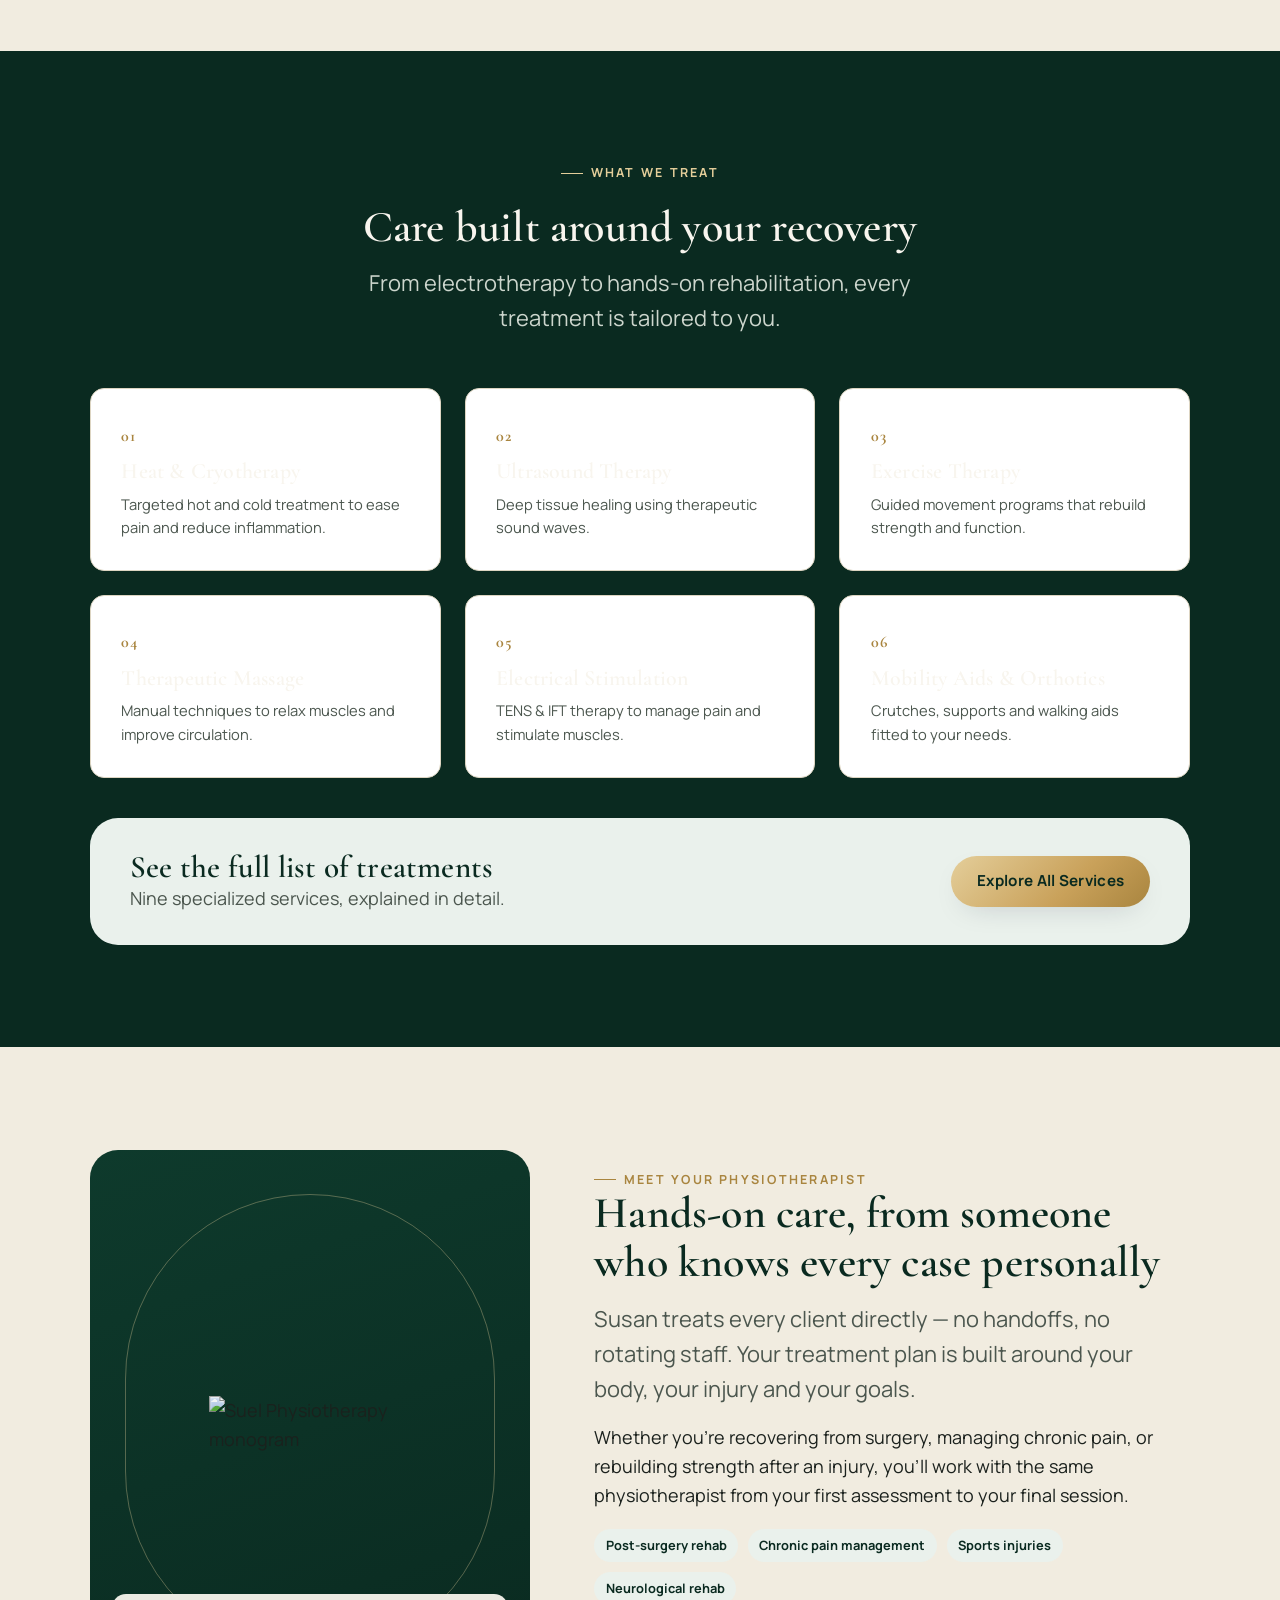
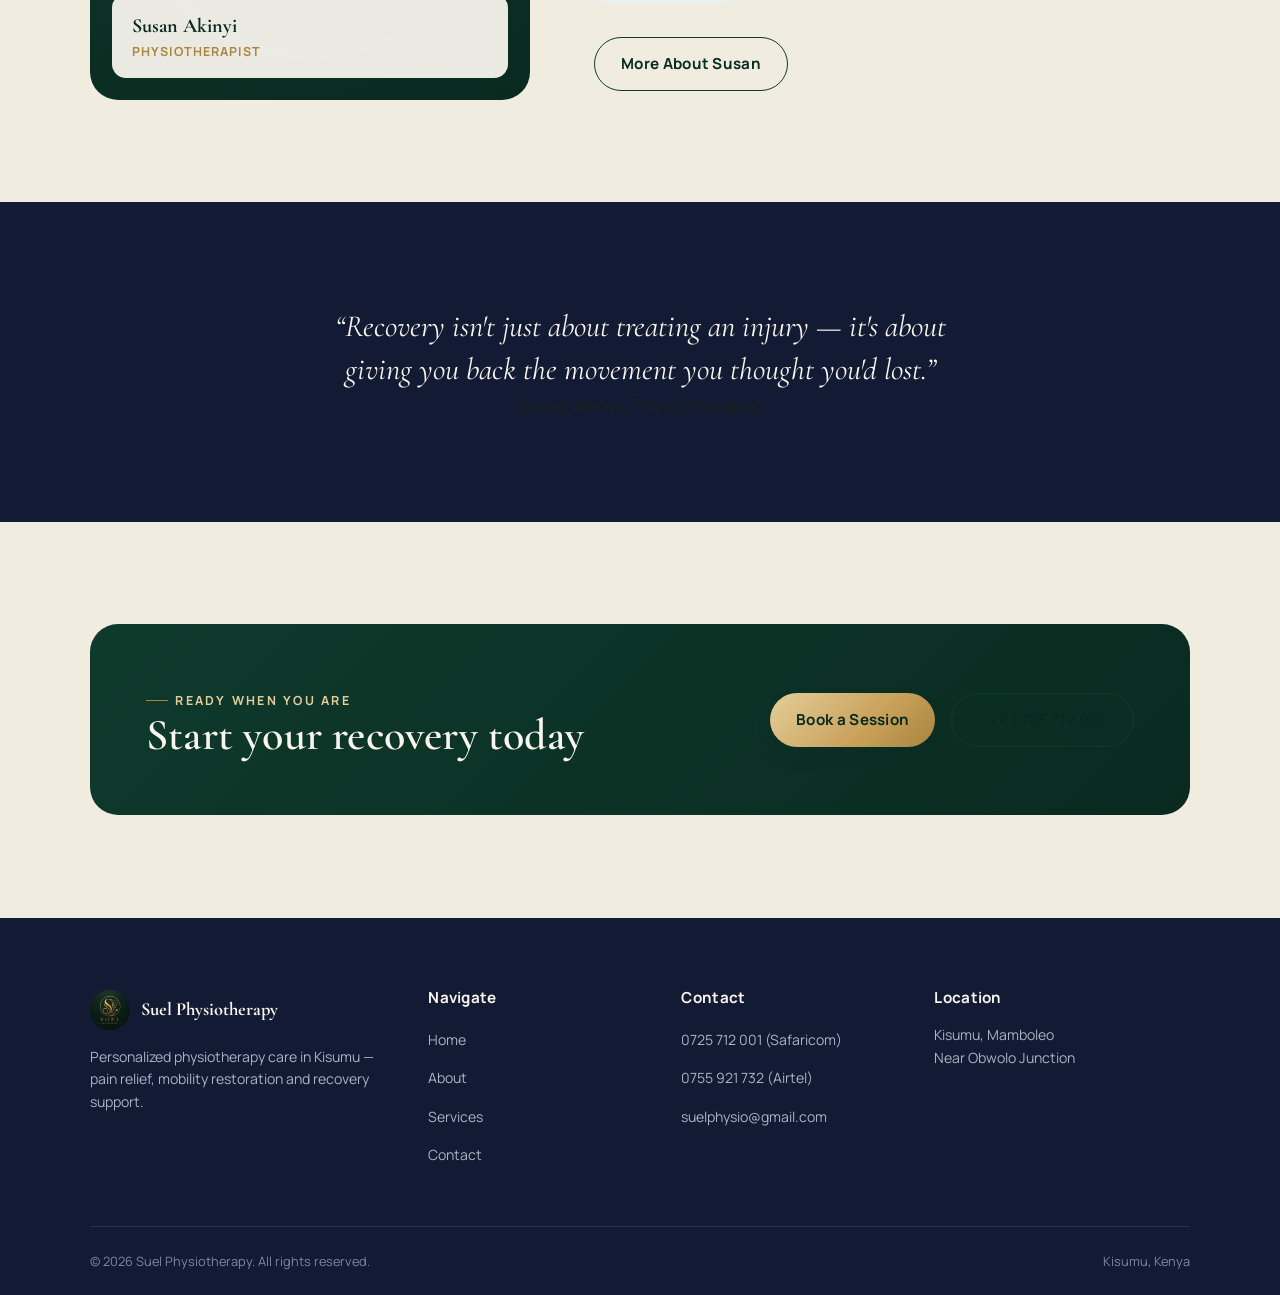
==== commit ee1f91c2: "Initial commit" ====
--- a/index.html
+++ b/index.html
@@ -5,7 +5,7 @@
 <meta name="viewport" content="width=device-width, initial-scale=1.0">
 <title>Suel Physiotherapy — Kisumu | Movement &amp; Recovery Specialists</title>
 <meta name="description" content="Suel Physiotherapy in Kisumu Mamboleo offers pain relief, mobility restoration and post-surgery recovery care led by physiotherapist Susan Akinyi. Book a session today.">
-<link rel="icon" type="image/jpeg" href="assets/logo.jpg">
+<link rel="icon" type="image/jpeg" href="./assets/logo.jpg.jpeg">
 <link rel="stylesheet" href="css/styles.css">
 </head>
 <body>
@@ -16,7 +16,7 @@
 <header class="site-header">
   <nav class="nav container" aria-label="Primary">
     <a href="index.html" class="brand">
-      <img src="assets/logo.jpg" alt="Suel Physiotherapy logo">
+      <img src="./assets/logo.jpg.jpeg" alt="Suel Physiotherapy logo">
       <span class="brand-text">
         <span class="name">Suel</span>
         <span class="tag">Physiotherapy</span>
@@ -60,7 +60,7 @@
         <div class="hero-trust">
           <div><strong>9+</strong><span>Specialized treatments</span></div>
           <div><strong>1:1</strong><span>Personalized care plans</span></div>
-          <div><strong>0</strong><span>Drugs needed for pain relief</span></div>
+          <div><strong>100 %</strong><span>Drugs free pain relief</span></div>
         </div>
       </div>
 
@@ -68,7 +68,7 @@
         <div class="hero-ring r1"></div>
         <div class="hero-ring r2"></div>
         <div class="hero-badge">
-          <img src="assets/logo.jpg" alt="">
+          <img src="./assets/logo.jpg.jpeg" alt="">
         </div>
         <div class="hero-float-card fc-1">
           <span class="dot"><svg viewBox="0 0 24 24" fill="none" stroke-width="2" stroke-linecap="round" stroke-linejoin="round"><path d="M22 12h-4l-3 9L9 3l-3 9H2"/></svg></span>
@@ -235,7 +235,7 @@
     <div class="footer-grid">
       <div class="footer-col">
         <div class="footer-brand">
-          <img src="assets/logo.jpg" alt="Suel Physiotherapy logo">
+          <img src="./assets/logo.jpg.jpeg" alt="Suel Physiotherapy logo">
           <span class="name">Suel Physiotherapy</span>
         </div>
         <p class="desc">Personalized physiotherapy care in Kisumu — pain relief, mobility restoration and recovery support.</p>
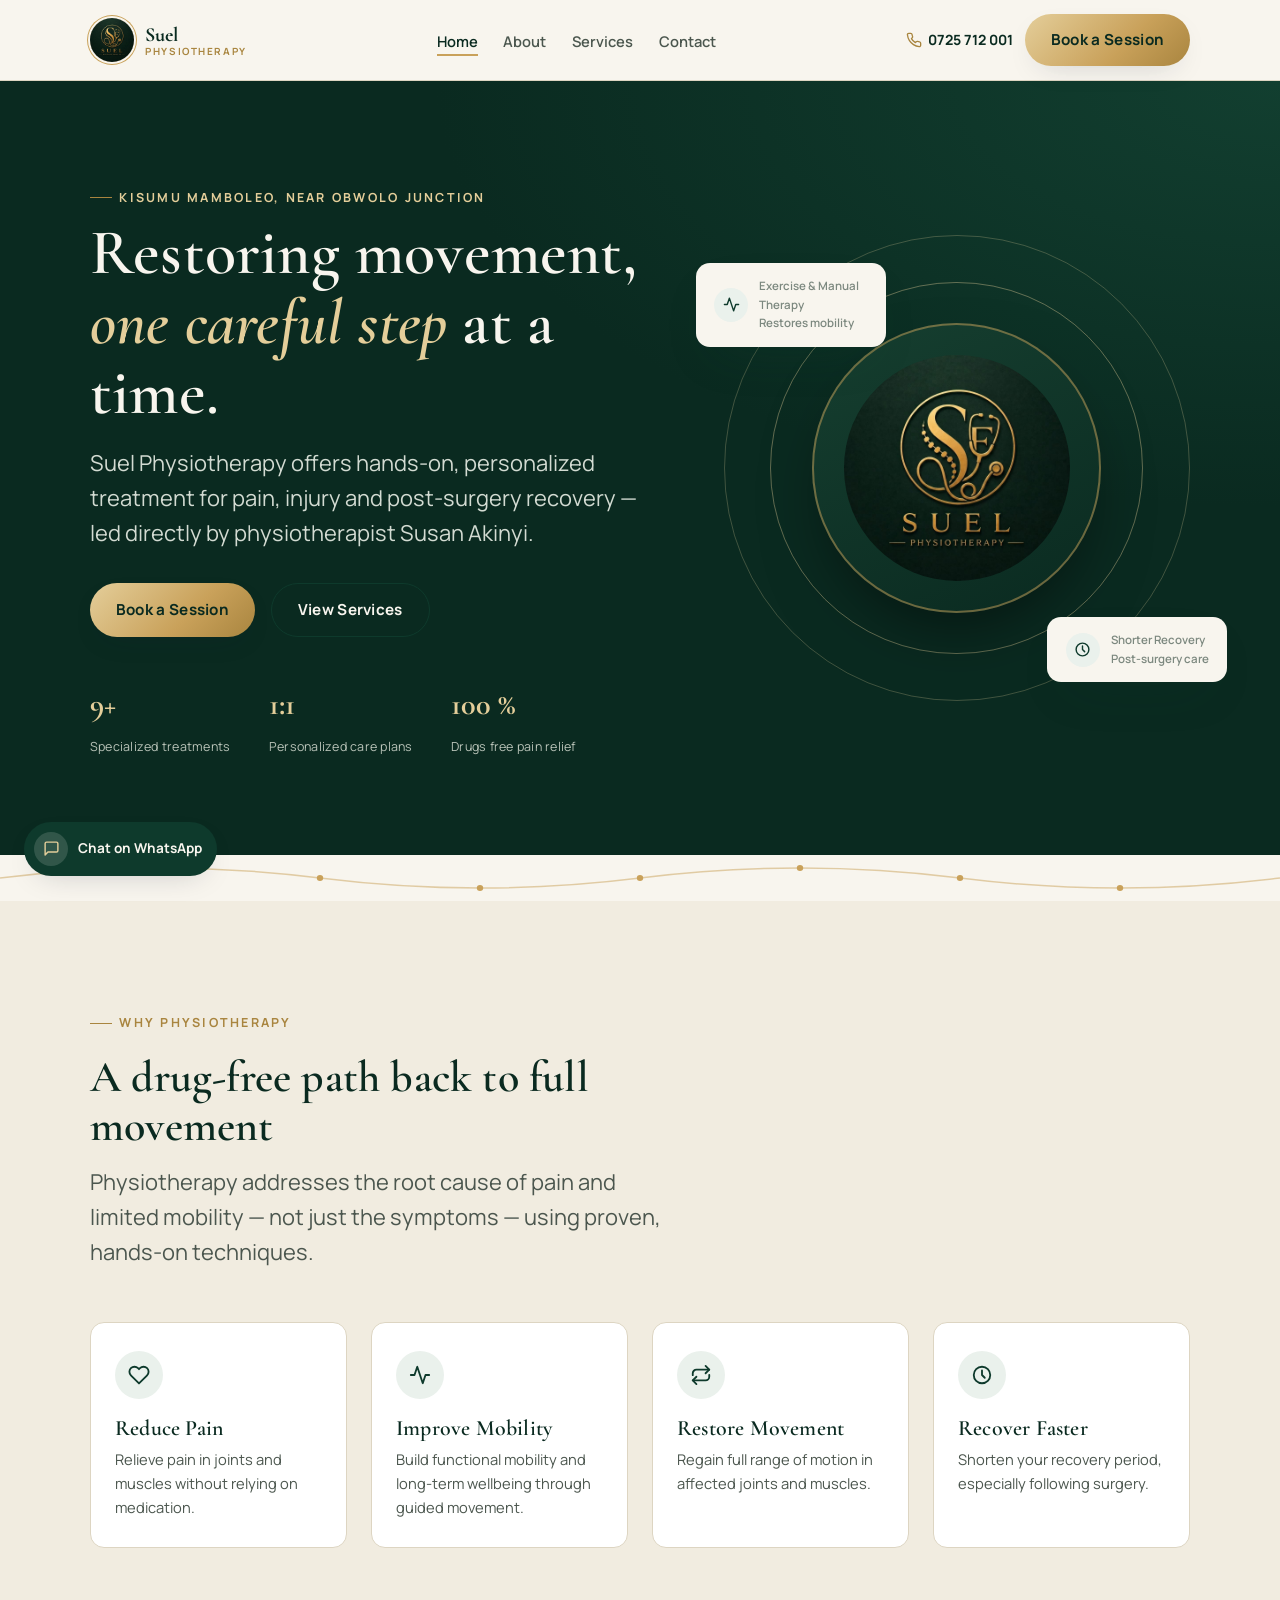
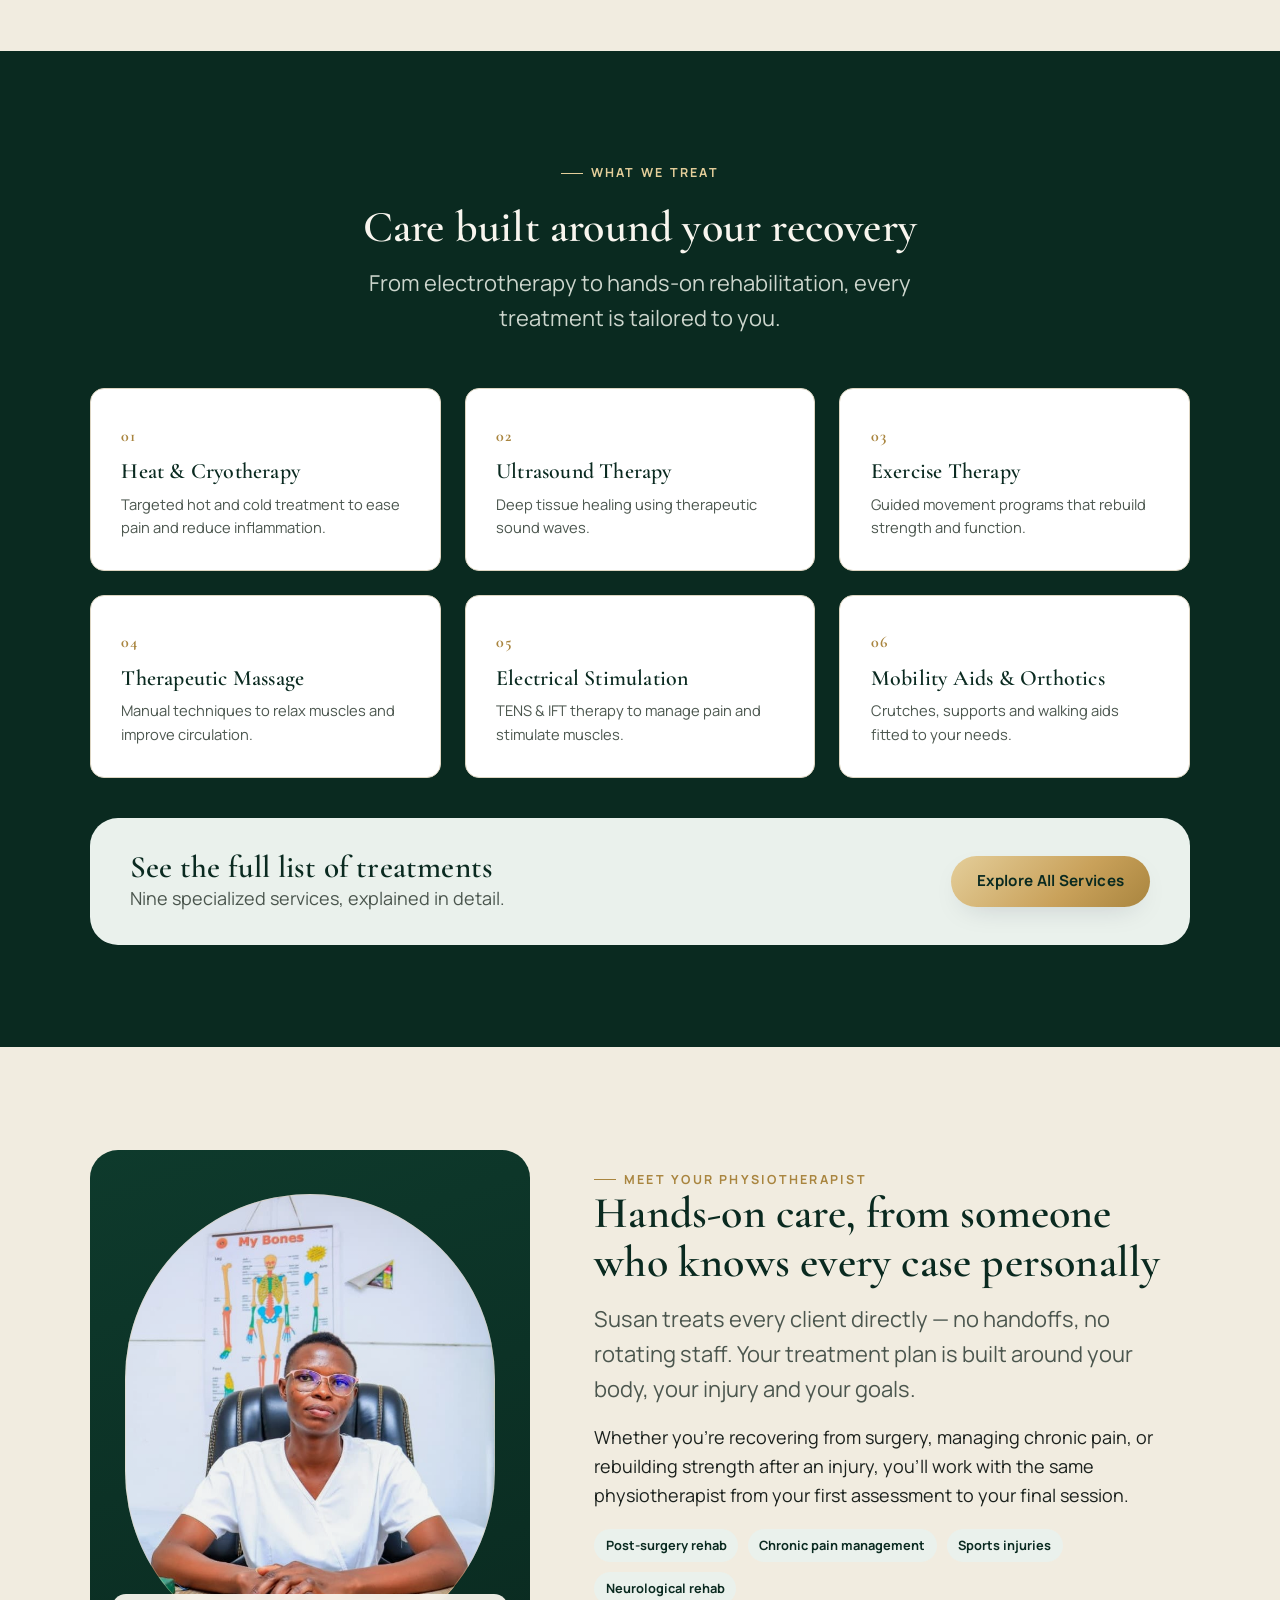
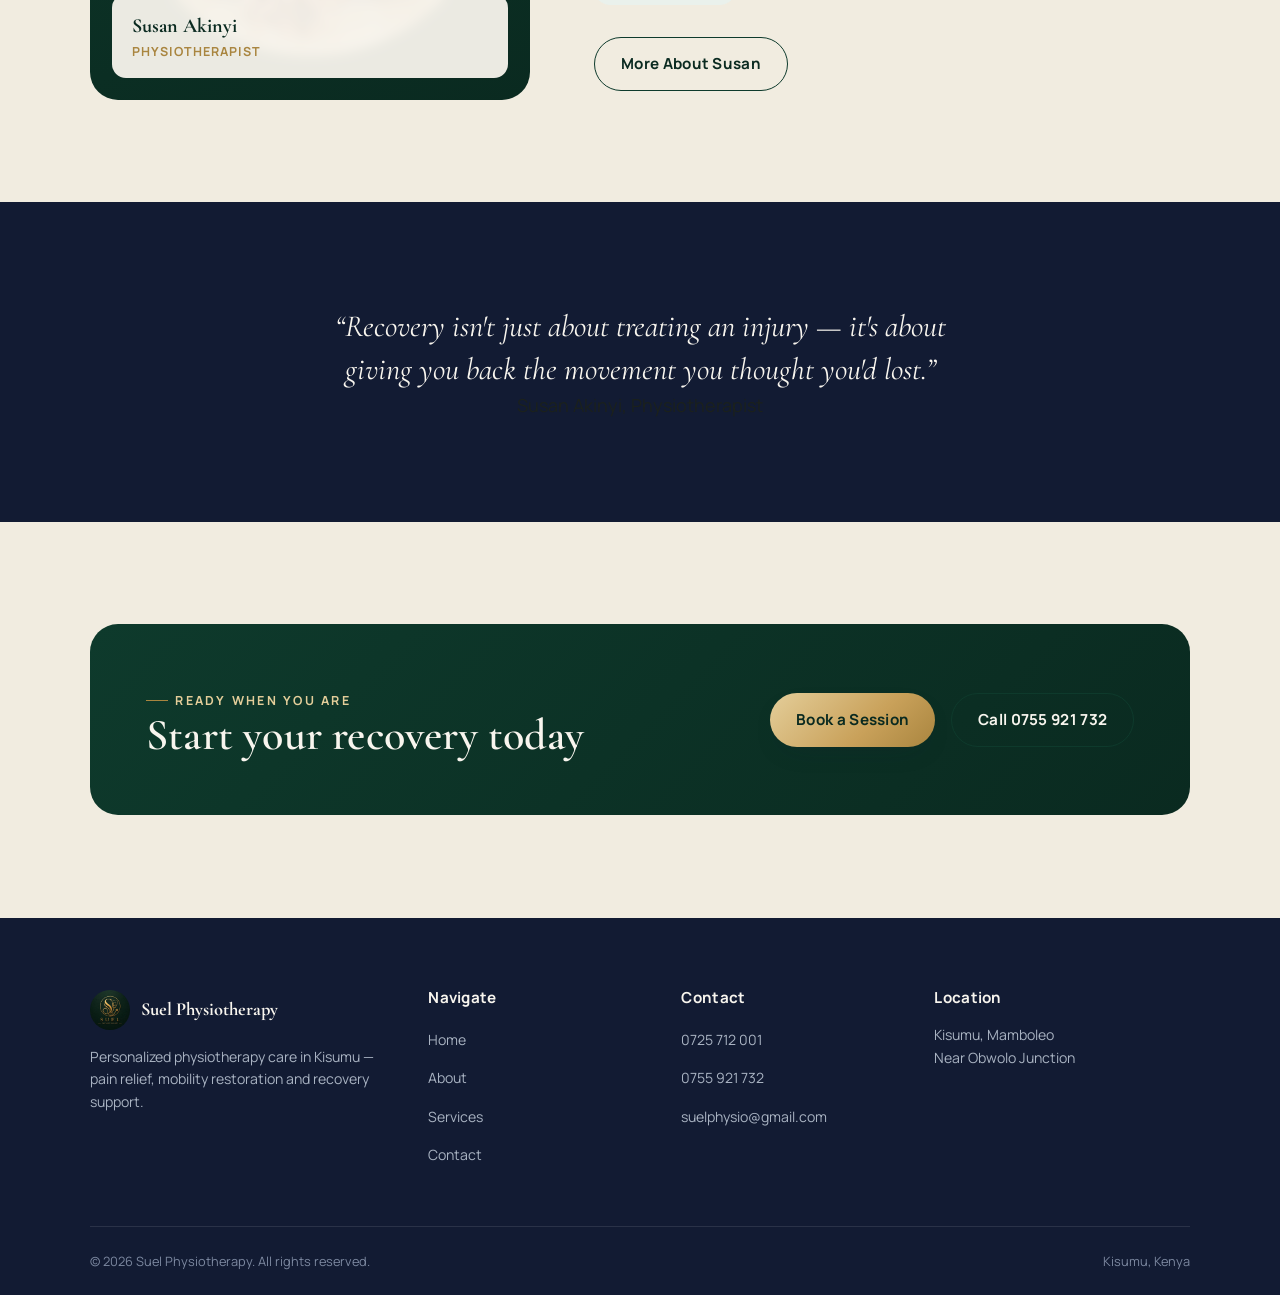
==== commit e7ed6170: "Initial site build" ====
--- a/index.html
+++ b/index.html
@@ -179,7 +179,7 @@
     <div class="container split">
       <div class="split-media reveal">
         <div class="ring-deco"></div>
-        <img src="assets/logo.jpg" alt="Suel Physiotherapy monogram">
+        <img src="./assets/susan.jpg.jpeg" alt="Susan, physiotherapist">
         <div class="credential-pill">
           <div class="name">Susan Akinyi</div>
           <div class="role">Physiotherapist</div>
@@ -221,7 +221,7 @@
         </div>
         <div class="cta-actions">
           <a class="btn btn-primary" href="contact.html">Book a Session</a>
-          <a class="btn btn-secondary" href="tel:+254725712001">Call 0725 712 001</a>
+          <a class="btn btn-secondary" href="tel:+254755921732">Call 0755 921 732</a>
         </div>
       </div>
     </div>
@@ -252,8 +252,8 @@
       <div class="footer-col">
         <h4>Contact</h4>
         <ul>
-          <li><a href="tel:+254725712001">0725 712 001 (Safaricom)</a></li>
-          <li><a href="tel:+254755921732">0755 921 732 (Airtel)</a></li>
+          <li><a href="tel:+254725712001">0725 712 001</a></li>
+          <li><a href="tel:+254755921732">0755 921 732</a></li>
           <li><a href="mailto:suelphysio@gmail.com">suelphysio@gmail.com</a></li>
         </ul>
       </div>
--- a/css/styles.css
+++ b/css/styles.css
@@ -414,6 +414,15 @@
 }
 .hero-float-card .dot svg { width: 17px; height: 17px; stroke: var(--forest); }
 .hero-float-card span { color: var(--ink-faint); font-weight: 600; display: block; font-size: 0.72rem; }
+.cta-banner .btn-secondary,
+.hero .btn-secondary{
+  color:var(--cream)
+}
+.cta-banner .btn-secondary:hover,
+.hero .btn-secondary:hover{
+  background: var(--cream);
+  color: var(--forest-darker);
+}
 
 @media (max-width: 900px) {
   .hero-grid { grid-template-columns: 1fr; }
@@ -471,7 +480,7 @@
   font-weight: 700;
   letter-spacing: 0.05em;
 }
-.service-card h3 { margin-top: 0.6rem; font-size: var(--step-1); }
+.service-card h3 { margin-top: 0.6rem; font-size: var(--step-1); color: var(--forest-darker) }
 .service-card p { margin-top: 0.6rem; color: var(--ink-soft); font-size: 0.92rem; }
 
 @media (max-width: 900px) { .services-grid { grid-template-columns: repeat(2, 1fr); } }
@@ -506,11 +515,23 @@
   justify-content: center;
   overflow: hidden;
 }
-.split-media img { width: 46%; opacity: 0.95; }
+.split-media img {
+  position: absolute;
+  inset: 8%;
+  width: 84%;
+  height: 84%;
+  object-fit: cover;
+  object-position: top center;
+  border-radius: 999px;
+  opacity: 0.95;
+  z-index: 1;
+}
 .split-media .ring-deco {
   position: absolute; inset: 8%;
   border: 1px solid rgba(228,206,154,0.35);
   border-radius: 999px;
+  z-index: 2;
+  pointer-events: none;
 }
 .credential-pill {
   position: absolute;
@@ -519,6 +540,7 @@
   backdrop-filter: blur(6px);
   border-radius: var(--radius-md);
   padding: 1rem 1.2rem;
+  z-index: 3;
 }
 .credential-pill .name { font-family: var(--font-display); font-weight: 700; font-size: 1.25rem; color: var(--forest-darker); }
 .credential-pill .role { font-size: 0.78rem; letter-spacing: 0.08em; text-transform: uppercase; color: var(--gold-dim); font-weight: 700; }
